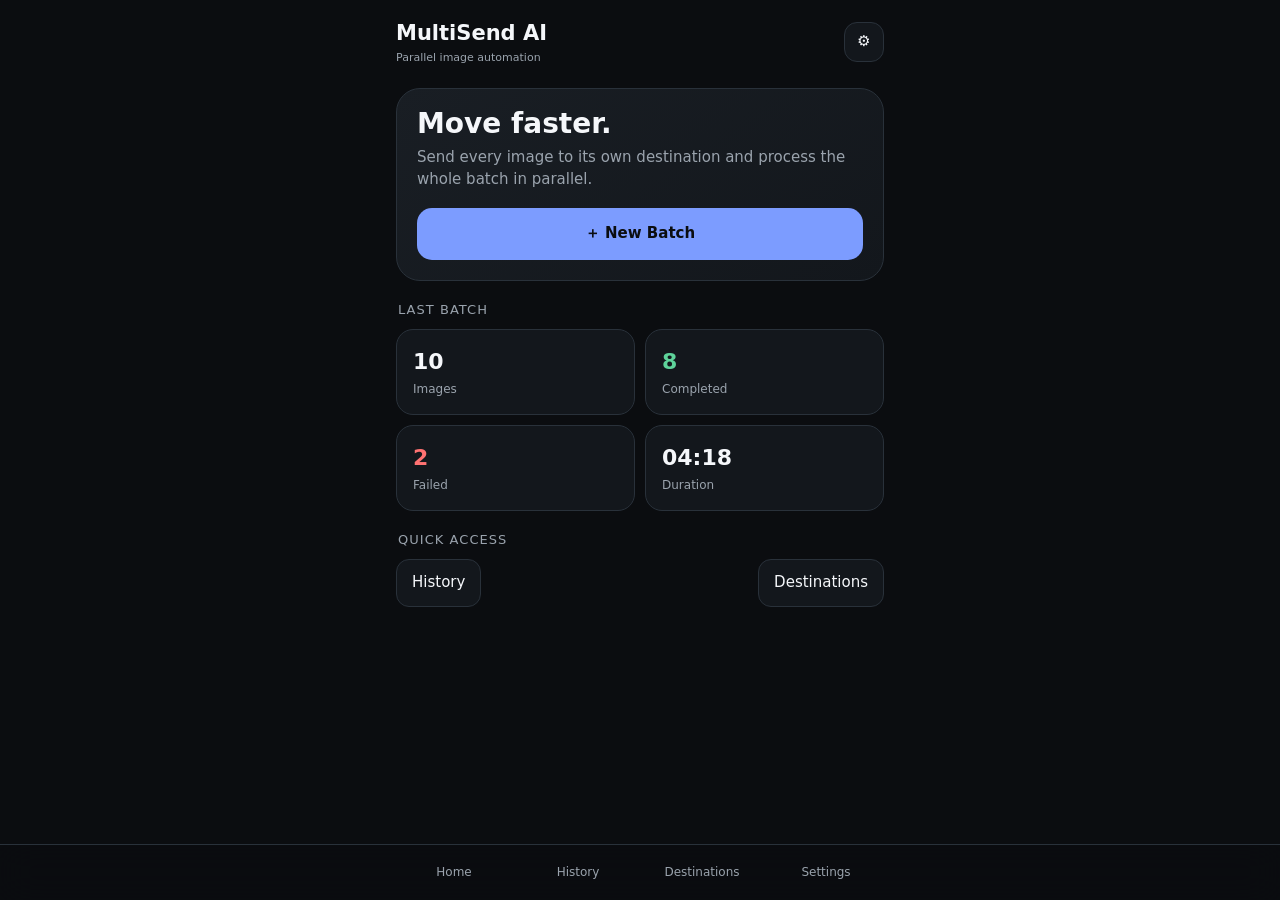
==== prototype/index.html @ 0945f6fd "Add interactive MultiSend AI parallel processing prototype" ====
<!doctype html>
<html lang="en">
<head>
<meta charset="utf-8">
<meta name="viewport" content="width=device-width,initial-scale=1,viewport-fit=cover">
<title>MultiSend AI — Interactive Prototype</title>
<style>
:root{--bg:#0b0d10;--panel:#13171c;--panel2:#191e24;--text:#f5f7fa;--muted:#9aa3ad;--line:#29313a;--accent:#7c9cff;--good:#5ed39a;--bad:#ff7272;--warn:#f2c86b}*{box-sizing:border-box}body{margin:0;background:var(--bg);color:var(--text);font:15px/1.45 Inter,system-ui,-apple-system,BlinkMacSystemFont,"Segoe UI",sans-serif}button,input,textarea{font:inherit}button{border:0;cursor:pointer;color:inherit}.app{max-width:520px;margin:auto;min-height:100vh;padding:18px 16px 90px}.top{display:flex;justify-content:space-between;align-items:center;margin-bottom:22px}.brand{font-weight:800;font-size:21px}.brand small{display:block;color:var(--muted);font-size:11px;font-weight:500;margin-top:2px}.icon{width:40px;height:40px;border:1px solid var(--line);background:var(--panel);border-radius:13px}.screen{display:none}.screen.active{display:block}.hero{padding:20px;border:1px solid var(--line);background:linear-gradient(145deg,var(--panel2),var(--panel));border-radius:24px;margin-bottom:14px}.hero h1{font-size:28px;line-height:1.05;margin:0 0 8px}.hero p{color:var(--muted);margin:0}.primary{width:100%;padding:15px 18px;background:var(--accent);border-radius:15px;font-weight:800;color:#0b0d10;margin-top:18px}.secondary{padding:12px 15px;background:var(--panel);border:1px solid var(--line);border-radius:13px}.section-title{font-size:13px;color:var(--muted);text-transform:uppercase;letter-spacing:.08em;margin:20px 2px 9px}.grid{display:grid;grid-template-columns:repeat(2,1fr);gap:10px}.stat{padding:16px;background:var(--panel);border:1px solid var(--line);border-radius:17px}.stat b{font-size:22px}.stat span{display:block;color:var(--muted);font-size:12px;margin-top:3px}.nav{position:fixed;bottom:0;left:0;right:0;background:rgba(11,13,16,.92);backdrop-filter:blur(18px);border-top:1px solid var(--line);padding:10px max(16px,calc((100% - 520px)/2 + 16px));display:flex;gap:8px;z-index:10}.nav button{flex:1;background:transparent;color:var(--muted);padding:9px 5px;border-radius:11px;font-size:12px}.nav button.active{background:var(--panel2);color:var(--text)}.step{display:flex;gap:10px;align-items:center;margin-bottom:9px}.step i{width:27px;height:27px;border-radius:50%;display:grid;place-items:center;background:var(--panel2);border:1px solid var(--line);font-style:normal;font-size:12px}.step.active i{background:var(--accent);color:#0b0d10;border-color:var(--accent)}.field{margin:10px 0}.field label{display:block;color:var(--muted);font-size:12px;margin-bottom:6px}.field textarea,.field input,.select{width:100%;background:var(--panel);border:1px solid var(--line);color:var(--text);border-radius:14px;padding:13px;outline:none}.field textarea{min-height:125px;resize:vertical}.thumbs{display:grid;grid-template-columns:repeat(3,1fr);gap:8px}.thumb{aspect-ratio:1;border-radius:14px;background:linear-gradient(135deg,#252d36,#11151a);border:1px solid var(--line);display:grid;place-items:center;position:relative;color:var(--muted)}.thumb em{position:absolute;top:6px;left:6px;background:#0009;border-radius:7px;padding:2px 6px;font-size:10px;color:#fff;font-style:normal}.row{display:flex;justify-content:space-between;gap:10px;align-items:center}.dest{padding:12px;background:var(--panel);border:1px solid var(--line);border-radius:15px;margin:8px 0}.dest small{color:var(--muted);display:block}.badge{font-size:11px;padding:4px 8px;border-radius:999px;background:var(--panel2);white-space:nowrap}.ok{color:var(--good)}.fail{color:var(--bad)}.processing{color:var(--accent)}.progress{height:6px;background:#252c34;border-radius:99px;overflow:hidden;margin:8px 0}.progress span{display:block;height:100%;background:var(--accent);border-radius:99px;transition:width .5s}.item{padding:13px;background:var(--panel);border:1px solid var(--line);border-radius:17px;margin:8px 0}.item .meta{display:flex;justify-content:space-between;align-items:center;gap:8px}.item p{margin:4px 0 0;color:var(--muted);font-size:12px}.controls{display:flex;gap:8px;margin-top:12px}.controls button{flex:1}.notice{padding:12px 14px;border:1px solid var(--line);background:var(--panel);border-radius:14px;color:var(--muted);margin:10px 0}.hidden{display:none!important}.modal{position:fixed;inset:0;background:#0009;display:none;align-items:end;z-index:20}.modal.open{display:flex}.sheet{width:100%;max-width:520px;margin:auto;background:var(--panel);border:1px solid var(--line);border-radius:24px 24px 0 0;padding:20px}.sheet h3{margin-top:0}.sheet .controls button{flex:auto}.pulse{animation:pulse 1.2s infinite}@keyframes pulse{50%{opacity:.45}}
</style>
</head>
<body>
<div class="app">
<header class="top"><div class="brand">MultiSend AI<small>Parallel image automation</small></div><button class="icon" onclick="show('settings')">⚙</button></header>

<section id="home" class="screen active">
<div class="hero"><h1>Move faster.</h1><p>Send every image to its own destination and process the whole batch in parallel.</p><button class="primary" onclick="show('images')">＋ New Batch</button></div>
<div class="section-title">Last batch</div><div class="grid"><div class="stat"><b>10</b><span>Images</span></div><div class="stat"><b class="ok">8</b><span>Completed</span></div><div class="stat"><b class="fail">2</b><span>Failed</span></div><div class="stat"><b>04:18</b><span>Duration</span></div></div>
<div class="section-title">Quick access</div><div class="row"><button class="secondary" onclick="show('history')">History</button><button class="secondary" onclick="show('destinations')">Destinations</button></div>
</section>

<section id="images" class="screen"><div class="step active"><i>1</i><b>Select images</b></div><div class="hero"><div class="row"><b id="imageCount">6 images selected</b><button class="secondary" onclick="addImages()">＋ Add</button></div><div class="thumbs" id="thumbs"></div></div><button class="primary" onclick="show('prompt')">Continue</button></section>

<section id="prompt" class="screen"><div class="step active"><i>2</i><b>Shared prompt</b></div><div class="field"><label>ONE PROMPT FOR THE WHOLE BATCH</label><textarea id="promptText">Create a polished, high-quality result from this image. Preserve the important details and produce a clean professional output.</textarea></div><div class="notice">This exact prompt will be sent independently to every destination.</div><button class="primary" onclick="show('destinations')">Continue</button></section>

<section id="destinations" class="screen"><div class="step active"><i>3</i><b>Configure destinations</b></div><div class="notice"><b>1 image → 1 destination</b><br>Each destination runs independently. Maximum 20.</div><div id="destList"></div><button class="secondary" onclick="addDestination()">＋ Add destination</button><button class="primary" onclick="show('preview')">Review batch</button></section>

<section id="preview" class="screen"><div class="step active"><i>4</i><b>Review batch</b></div><div class="hero"><div class="grid"><div class="stat"><b>6</b><span>Images</span></div><div class="stat"><b>6</b><span>Destinations</span></div><div class="stat"><b>1</b><span>Shared prompt</span></div><div class="stat"><b>6×</b><span>Parallel</span></div></div></div><div id="previewList"></div><button class="primary" onclick="startBatch()">Start Batch</button></section>

<section id="processing" class="screen"><div class="row"><div><div class="section-title" style="margin-top:0">Live batch</div><h2 style="margin:0">Parallel Processing</h2></div><span class="badge processing pulse" id="liveBadge">Running</span></div><div class="grid" style="margin-top:14px"><div class="stat"><b id="total">6</b><span>Total</span></div><div class="stat"><b class="processing" id="processingCount">6</b><span>Processing</span></div><div class="stat"><b class="ok" id="doneCount">0</b><span>Completed</span></div><div class="stat"><b class="fail" id="failedCount">0</b><span>Failed</span></div></div><div class="section-title">Overall progress</div><div class="progress"><span id="overall" style="width:0%"></span></div><div id="items"></div><div class="controls"><button class="secondary" onclick="togglePause()" id="pauseBtn">Pause</button><button class="secondary" onclick="confirmStop()">Stop</button></div></section>

<section id="results" class="screen"><div class="hero"><h1 id="resultTitle">Batch complete</h1><p id="resultSub">Results are independent. Failed items can be retried.</p></div><div id="resultList"></div><button class="primary" onclick="show('history')">Back to History</button></section>

<section id="history" class="screen"><h2>History</h2><div class="item"><div class="meta"><b>Today · 6 images</b><span class="badge ok">8 completed</span></div><p>Parallel batch · 04:18 · 2 failed</p></div><div class="item"><div class="meta"><b>Yesterday · 12 images</b><span class="badge ok">12 completed</span></div><p>Parallel batch · 07:41</p></div></section>
<section id="settings" class="screen"><h2>Settings</h2><div class="dest"><b>Processing preferences</b><small>Parallel execution · Independent failures</small></div><div class="dest"><b>Notifications</b><small>Batch completion and failure alerts</small></div><div class="dest"><b>Storage</b><small>Save generated results locally</small></div><div class="dest"><b>About</b><small>MultiSend AI · Prototype</small></div></section>
</div>
<nav class="nav"><button data-screen="home" onclick="show('home')">Home</button><button data-screen="history" onclick="show('history')">History</button><button data-screen="destinations" onclick="show('destinations')">Destinations</button><button data-screen="settings" onclick="show('settings')">Settings</button></nav>
<div class="modal" id="modal"><div class="sheet"><h3 id="modalTitle">Stop batch?</h3><p id="modalText">Active operations will be stopped.</p><div class="controls"><button class="secondary" onclick="closeModal()">Cancel</button><button class="primary" style="margin:0" onclick="stopBatch()">Stop</button></div></div></div>
<script>
let destinations=['ChatGPT Account 01','ChatGPT Account 02','ChatGPT Account 03','ChatGPT Account 04','ChatGPT Account 05','ChatGPT Account 06'];let paused=false;let timer=null;let jobs=[];let imgs=6;
function show(id){document.querySelectorAll('.screen').forEach(x=>x.classList.remove('active'));document.getElementById(id).classList.add('active');document.querySelectorAll('.nav button').forEach(b=>b.classList.toggle('active',b.dataset.screen===id));if(id==='images')renderImages();if(id==='destinations')renderDest();if(id==='preview')renderPreview();if(id==='results')renderResults()}
function renderImages(){let t=document.getElementById('thumbs');t.innerHTML='';for(let i=1;i<=imgs;i++)t.innerHTML+=`<div class="thumb"><em>${String(i).padStart(2,'0')}</em>Image</div>`;document.getElementById('imageCount').textContent=imgs+' images selected'}
function addImages(){if(imgs<10){imgs++;destinations.push('ChatGPT Account '+String(imgs).padStart(2,'0'));renderImages()}else alert('Prototype limit reached: 10 images')}
function renderDest(){let d=document.getElementById('destList');d.innerHTML=destinations.slice(0,imgs).map((x,i)=>`<div class="dest"><div class="row"><b>${String(i+1).padStart(2,'0')} · Image ${String(i+1).padStart(2,'0')}</b><span class="badge ok">Ready</span></div><small>${x}</small></div>`).join('')}
function addDestination(){if(destinations.length<20){destinations.push('New Destination '+String(destinations.length+1).padStart(2,'0'));renderDest()}}
function renderPreview(){document.getElementById('previewList').innerHTML=destinations.slice(0,imgs).map((x,i)=>`<div class="item"><div class="meta"><b>${String(i+1).padStart(2,'0')} · Image ${String(i+1).padStart(2,'0')}</b><span class="badge">→ ${x}</span></div></div>`).join('')}
function startBatch(){jobs=Array.from({length:imgs},(_,i)=>({i,state:'processing',progress:Math.floor(Math.random()*20)}));show('processing');renderJobs();clearInterval(timer);timer=setInterval(tick,650)}
function tick(){if(paused)return;let active=jobs.filter(j=>j.state==='processing');if(!active.length){clearInterval(timer);document.getElementById('liveBadge').textContent='Complete';setTimeout(()=>show('results'),500);return}active.forEach(j=>{j.progress+=Math.floor(Math.random()*15)+6;if(j.progress>=100){j.progress=100;j.state=Math.random()<.18?'failed':'completed'}});renderJobs()}
function renderJobs(){let p=jobs.filter(j=>j.state==='processing').length,d=jobs.filter(j=>j.state==='completed').length,f=jobs.filter(j=>j.state==='failed').length;document.getElementById('processingCount').textContent=p;document.getElementById('doneCount').textContent=d;document.getElementById('failedCount').textContent=f;document.getElementById('overall').style.width=((d+f)/jobs.length*100)+'%';document.getElementById('items').innerHTML=jobs.map(j=>`<div class="item"><div class="meta"><b>Image ${String(j.i+1).padStart(2,'0')}</b><span class="badge ${j.state==='completed'?'ok':j.state==='failed'?'fail':'processing'}">${j.state}</span></div><p>${destinations[j.i]||'Destination'}</p><div class="progress"><span style="width:${j.progress}%"></span></div>${j.state==='failed'?'<div class="controls"><button class="secondary" onclick="retry('+j.i+')">Retry</button><button class="secondary" onclick="skip('+j.i+')">Skip</button></div>':''}</div>`).join('')}
function retry(i){jobs[i].state='processing';jobs[i].progress=5;document.getElementById('liveBadge').textContent='Running';clearInterval(timer);timer=setInterval(tick,650);show('processing');renderJobs()}
function skip(i){jobs[i].state='skipped';renderJobs()}
function togglePause(){paused=!paused;document.getElementById('pauseBtn').textContent=paused?'Resume':'Pause';document.getElementById('liveBadge').textContent=paused?'Paused':'Running'}
function confirmStop(){document.getElementById('modal').classList.add('open')};function closeModal(){document.getElementById('modal').classList.remove('open')};function stopBatch(){clearInterval(timer);closeModal();jobs.forEach(j=>{if(j.state==='processing')j.state='skipped'});renderJobs();setTimeout(()=>show('results'),300)}
function renderResults(){let d=jobs.filter(j=>j.state==='completed').length,f=jobs.filter(j=>j.state==='failed').length,s=jobs.filter(j=>j.state==='skipped').length;document.getElementById('resultTitle').textContent=`${d} Completed`;document.getElementById('resultSub').textContent=`${f} Failed · ${s} Skipped · Each item was processed independently.`;document.getElementById('resultList').innerHTML=jobs.map(j=>`<div class="item"><div class="meta"><b>Image ${String(j.i+1).padStart(2,'0')}</b><span class="badge ${j.state==='completed'?'ok':j.state==='failed'?'fail':''}">${j.state}</span></div><p>${destinations[j.i]||'Destination'}</p>${j.state==='completed'?'<div class="controls"><button class="secondary">Open result</button><button class="secondary">Save</button><button class="secondary">Share</button></div>':j.state==='failed'?'<div class="controls"><button class="secondary" onclick="retry('+j.i+')">Retry</button><button class="secondary">Change destination</button></div>':''}</div>`).join('')}
renderImages();renderDest();
</script>
</body></html>
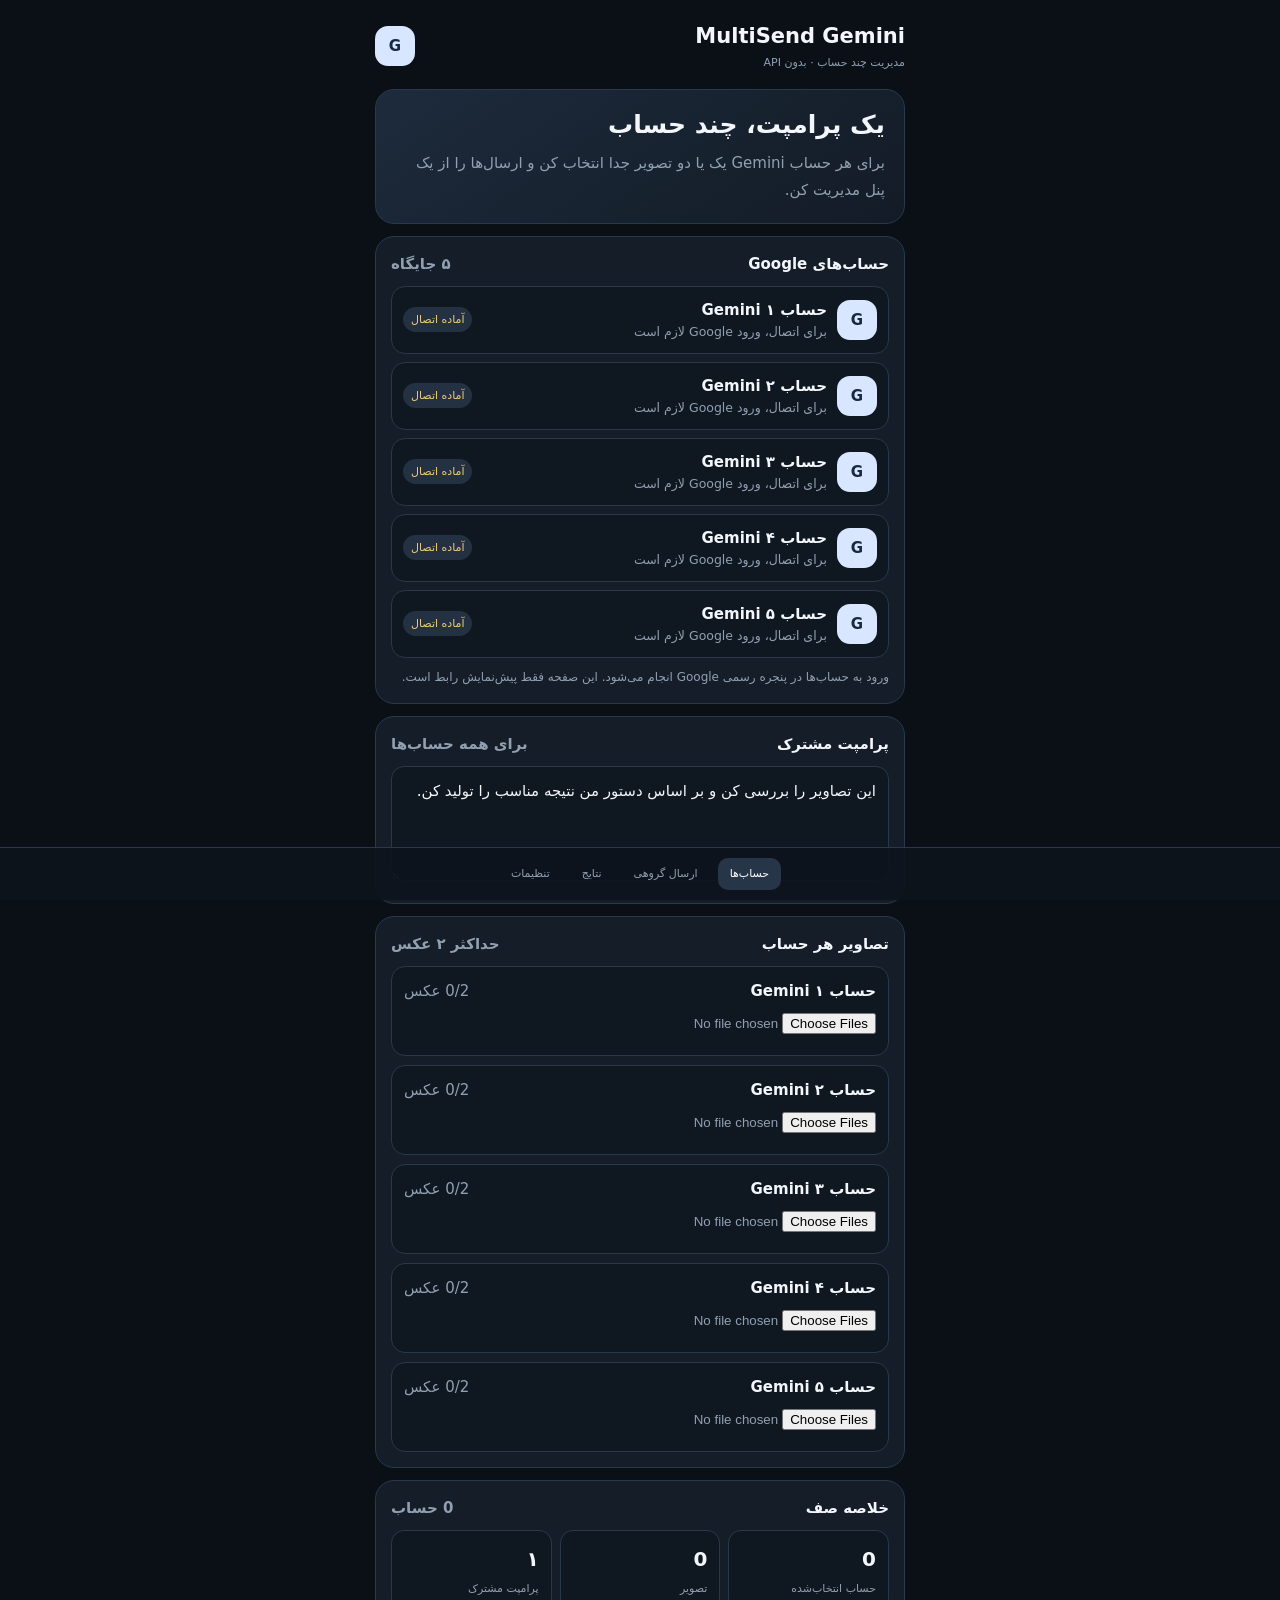
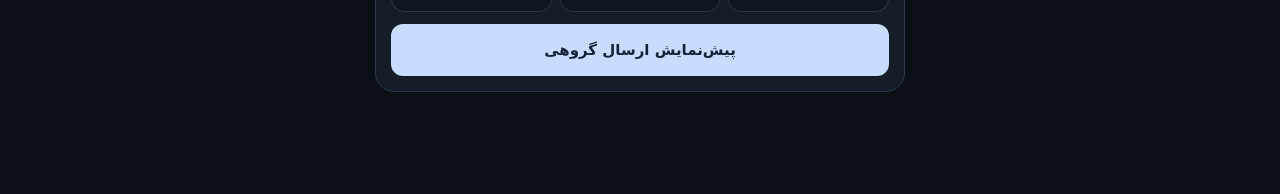
==== commit a70acf34: "docs: align project prototype with Gemini account manager" ====
--- a/prototype/index.html
+++ b/prototype/index.html
@@ -1,56 +1,32 @@
 <!doctype html>
-<html lang="en">
+<html lang="fa" dir="rtl">
 <head>
 <meta charset="utf-8">
 <meta name="viewport" content="width=device-width,initial-scale=1,viewport-fit=cover">
-<title>MultiSend AI — Interactive Prototype</title>
+<title>MultiSend Gemini — UI Preview</title>
 <style>
-:root{--bg:#0b0d10;--panel:#13171c;--panel2:#191e24;--text:#f5f7fa;--muted:#9aa3ad;--line:#29313a;--accent:#7c9cff;--good:#5ed39a;--bad:#ff7272;--warn:#f2c86b}*{box-sizing:border-box}body{margin:0;background:var(--bg);color:var(--text);font:15px/1.45 Inter,system-ui,-apple-system,BlinkMacSystemFont,"Segoe UI",sans-serif}button,input,textarea{font:inherit}button{border:0;cursor:pointer;color:inherit}.app{max-width:520px;margin:auto;min-height:100vh;padding:18px 16px 90px}.top{display:flex;justify-content:space-between;align-items:center;margin-bottom:22px}.brand{font-weight:800;font-size:21px}.brand small{display:block;color:var(--muted);font-size:11px;font-weight:500;margin-top:2px}.icon{width:40px;height:40px;border:1px solid var(--line);background:var(--panel);border-radius:13px}.screen{display:none}.screen.active{display:block}.hero{padding:20px;border:1px solid var(--line);background:linear-gradient(145deg,var(--panel2),var(--panel));border-radius:24px;margin-bottom:14px}.hero h1{font-size:28px;line-height:1.05;margin:0 0 8px}.hero p{color:var(--muted);margin:0}.primary{width:100%;padding:15px 18px;background:var(--accent);border-radius:15px;font-weight:800;color:#0b0d10;margin-top:18px}.secondary{padding:12px 15px;background:var(--panel);border:1px solid var(--line);border-radius:13px}.section-title{font-size:13px;color:var(--muted);text-transform:uppercase;letter-spacing:.08em;margin:20px 2px 9px}.grid{display:grid;grid-template-columns:repeat(2,1fr);gap:10px}.stat{padding:16px;background:var(--panel);border:1px solid var(--line);border-radius:17px}.stat b{font-size:22px}.stat span{display:block;color:var(--muted);font-size:12px;margin-top:3px}.nav{position:fixed;bottom:0;left:0;right:0;background:rgba(11,13,16,.92);backdrop-filter:blur(18px);border-top:1px solid var(--line);padding:10px max(16px,calc((100% - 520px)/2 + 16px));display:flex;gap:8px;z-index:10}.nav button{flex:1;background:transparent;color:var(--muted);padding:9px 5px;border-radius:11px;font-size:12px}.nav button.active{background:var(--panel2);color:var(--text)}.step{display:flex;gap:10px;align-items:center;margin-bottom:9px}.step i{width:27px;height:27px;border-radius:50%;display:grid;place-items:center;background:var(--panel2);border:1px solid var(--line);font-style:normal;font-size:12px}.step.active i{background:var(--accent);color:#0b0d10;border-color:var(--accent)}.field{margin:10px 0}.field label{display:block;color:var(--muted);font-size:12px;margin-bottom:6px}.field textarea,.field input,.select{width:100%;background:var(--panel);border:1px solid var(--line);color:var(--text);border-radius:14px;padding:13px;outline:none}.field textarea{min-height:125px;resize:vertical}.thumbs{display:grid;grid-template-columns:repeat(3,1fr);gap:8px}.thumb{aspect-ratio:1;border-radius:14px;background:linear-gradient(135deg,#252d36,#11151a);border:1px solid var(--line);display:grid;place-items:center;position:relative;color:var(--muted)}.thumb em{position:absolute;top:6px;left:6px;background:#0009;border-radius:7px;padding:2px 6px;font-size:10px;color:#fff;font-style:normal}.row{display:flex;justify-content:space-between;gap:10px;align-items:center}.dest{padding:12px;background:var(--panel);border:1px solid var(--line);border-radius:15px;margin:8px 0}.dest small{color:var(--muted);display:block}.badge{font-size:11px;padding:4px 8px;border-radius:999px;background:var(--panel2);white-space:nowrap}.ok{color:var(--good)}.fail{color:var(--bad)}.processing{color:var(--accent)}.progress{height:6px;background:#252c34;border-radius:99px;overflow:hidden;margin:8px 0}.progress span{display:block;height:100%;background:var(--accent);border-radius:99px;transition:width .5s}.item{padding:13px;background:var(--panel);border:1px solid var(--line);border-radius:17px;margin:8px 0}.item .meta{display:flex;justify-content:space-between;align-items:center;gap:8px}.item p{margin:4px 0 0;color:var(--muted);font-size:12px}.controls{display:flex;gap:8px;margin-top:12px}.controls button{flex:1}.notice{padding:12px 14px;border:1px solid var(--line);background:var(--panel);border-radius:14px;color:var(--muted);margin:10px 0}.hidden{display:none!important}.modal{position:fixed;inset:0;background:#0009;display:none;align-items:end;z-index:20}.modal.open{display:flex}.sheet{width:100%;max-width:520px;margin:auto;background:var(--panel);border:1px solid var(--line);border-radius:24px 24px 0 0;padding:20px}.sheet h3{margin-top:0}.sheet .controls button{flex:auto}.pulse{animation:pulse 1.2s infinite}@keyframes pulse{50%{opacity:.45}}
+:root{--bg:#0b1016;--panel:#141d28;--panel2:#0f1721;--line:#29394b;--text:#f3f6fb;--muted:#91a0b1;--accent:#c8dcff;--green:#80e0a6;--yellow:#f1c979}*{box-sizing:border-box}body{margin:0;background:var(--bg);color:var(--text);font:15px/1.6 system-ui,sans-serif}.app{max-width:560px;margin:auto;padding:20px 15px 90px}.top{display:flex;justify-content:space-between;align-items:center;margin-bottom:18px}.brand{font-weight:850;font-size:21px}.brand small{display:block;color:var(--muted);font-size:11px;font-weight:500}.mark,.g{width:40px;height:40px;display:grid;place-items:center;border-radius:13px;background:#d8e6ff;color:#17283f;font-weight:900}.card{background:var(--panel);border:1px solid var(--line);border-radius:19px;padding:15px;margin:12px 0}.hero{padding:19px;background:linear-gradient(145deg,#1d2b3c,#131b26)}h1{font-size:25px;line-height:1.3;margin:0 0 8px}p,.muted,small{color:var(--muted)}p{margin:0;line-height:1.8}.head{display:flex;justify-content:space-between;align-items:center;gap:8px;font-weight:800;margin-bottom:10px}.account{display:flex;align-items:center;gap:10px;padding:11px;background:var(--panel2);border:1px solid var(--line);border-radius:14px;margin-top:8px}.account .info{flex:1}.account small{display:block}.status{font-size:11px;padding:4px 8px;background:#233142;border-radius:20px;color:var(--yellow)}button{border:0;border-radius:12px;padding:11px 14px;font:inherit;font-weight:750;cursor:pointer}.soft{background:#263547;color:var(--text)}.primary{background:var(--accent);color:#142238;width:100%;margin-top:12px;padding:14px}.danger{background:#602b31;color:#ffe8e8}textarea{width:100%;min-height:115px;background:var(--panel2);border:1px solid var(--line);border-radius:13px;padding:12px;color:var(--text);font:inherit;resize:vertical}.assignment{padding:12px;background:var(--panel2);border:1px solid var(--line);border-radius:14px;margin-top:9px}.assignment-head{display:flex;justify-content:space-between;gap:8px}.assignment input{width:100%;margin-top:10px;color:var(--muted)}.previews{display:flex;gap:7px;flex-wrap:wrap;margin-top:8px}.previews img{width:70px;height:70px;object-fit:cover;border-radius:10px}.note{font-size:12px;line-height:1.8;color:var(--muted);margin-top:9px}.summary{display:grid;grid-template-columns:repeat(3,1fr);gap:8px}.stat{background:var(--panel2);border:1px solid var(--line);border-radius:13px;padding:12px}.stat b{font-size:20px;display:block}.stat small{font-size:11px}.nav{position:fixed;bottom:0;left:0;right:0;background:#0d141dec;border-top:1px solid var(--line);display:flex;justify-content:center;gap:8px;padding:10px}.nav span{font-size:11px;color:var(--muted);padding:7px 12px}.nav span.active{background:#263547;border-radius:10px;color:white}.toast{display:none;padding:12px;background:#24364b;border:1px solid #49627f;border-radius:12px;margin-top:10px;font-size:13px}.toast.show{display:block}
 </style>
 </head>
 <body>
-<div class="app">
-<header class="top"><div class="brand">MultiSend AI<small>Parallel image automation</small></div><button class="icon" onclick="show('settings')">⚙</button></header>
-
-<section id="home" class="screen active">
-<div class="hero"><h1>Move faster.</h1><p>Send every image to its own destination and process the whole batch in parallel.</p><button class="primary" onclick="show('images')">＋ New Batch</button></div>
-<div class="section-title">Last batch</div><div class="grid"><div class="stat"><b>10</b><span>Images</span></div><div class="stat"><b class="ok">8</b><span>Completed</span></div><div class="stat"><b class="fail">2</b><span>Failed</span></div><div class="stat"><b>04:18</b><span>Duration</span></div></div>
-<div class="section-title">Quick access</div><div class="row"><button class="secondary" onclick="show('history')">History</button><button class="secondary" onclick="show('destinations')">Destinations</button></div>
-</section>
-
-<section id="images" class="screen"><div class="step active"><i>1</i><b>Select images</b></div><div class="hero"><div class="row"><b id="imageCount">6 images selected</b><button class="secondary" onclick="addImages()">＋ Add</button></div><div class="thumbs" id="thumbs"></div></div><button class="primary" onclick="show('prompt')">Continue</button></section>
-
-<section id="prompt" class="screen"><div class="step active"><i>2</i><b>Shared prompt</b></div><div class="field"><label>ONE PROMPT FOR THE WHOLE BATCH</label><textarea id="promptText">Create a polished, high-quality result from this image. Preserve the important details and produce a clean professional output.</textarea></div><div class="notice">This exact prompt will be sent independently to every destination.</div><button class="primary" onclick="show('destinations')">Continue</button></section>
-
-<section id="destinations" class="screen"><div class="step active"><i>3</i><b>Configure destinations</b></div><div class="notice"><b>1 image → 1 destination</b><br>Each destination runs independently. Maximum 20.</div><div id="destList"></div><button class="secondary" onclick="addDestination()">＋ Add destination</button><button class="primary" onclick="show('preview')">Review batch</button></section>
-
-<section id="preview" class="screen"><div class="step active"><i>4</i><b>Review batch</b></div><div class="hero"><div class="grid"><div class="stat"><b>6</b><span>Images</span></div><div class="stat"><b>6</b><span>Destinations</span></div><div class="stat"><b>1</b><span>Shared prompt</span></div><div class="stat"><b>6×</b><span>Parallel</span></div></div></div><div id="previewList"></div><button class="primary" onclick="startBatch()">Start Batch</button></section>
-
-<section id="processing" class="screen"><div class="row"><div><div class="section-title" style="margin-top:0">Live batch</div><h2 style="margin:0">Parallel Processing</h2></div><span class="badge processing pulse" id="liveBadge">Running</span></div><div class="grid" style="margin-top:14px"><div class="stat"><b id="total">6</b><span>Total</span></div><div class="stat"><b class="processing" id="processingCount">6</b><span>Processing</span></div><div class="stat"><b class="ok" id="doneCount">0</b><span>Completed</span></div><div class="stat"><b class="fail" id="failedCount">0</b><span>Failed</span></div></div><div class="section-title">Overall progress</div><div class="progress"><span id="overall" style="width:0%"></span></div><div id="items"></div><div class="controls"><button class="secondary" onclick="togglePause()" id="pauseBtn">Pause</button><button class="secondary" onclick="confirmStop()">Stop</button></div></section>
-
-<section id="results" class="screen"><div class="hero"><h1 id="resultTitle">Batch complete</h1><p id="resultSub">Results are independent. Failed items can be retried.</p></div><div id="resultList"></div><button class="primary" onclick="show('history')">Back to History</button></section>
-
-<section id="history" class="screen"><h2>History</h2><div class="item"><div class="meta"><b>Today · 6 images</b><span class="badge ok">8 completed</span></div><p>Parallel batch · 04:18 · 2 failed</p></div><div class="item"><div class="meta"><b>Yesterday · 12 images</b><span class="badge ok">12 completed</span></div><p>Parallel batch · 07:41</p></div></section>
-<section id="settings" class="screen"><h2>Settings</h2><div class="dest"><b>Processing preferences</b><small>Parallel execution · Independent failures</small></div><div class="dest"><b>Notifications</b><small>Batch completion and failure alerts</small></div><div class="dest"><b>Storage</b><small>Save generated results locally</small></div><div class="dest"><b>About</b><small>MultiSend AI · Prototype</small></div></section>
-</div>
-<nav class="nav"><button data-screen="home" onclick="show('home')">Home</button><button data-screen="history" onclick="show('history')">History</button><button data-screen="destinations" onclick="show('destinations')">Destinations</button><button data-screen="settings" onclick="show('settings')">Settings</button></nav>
-<div class="modal" id="modal"><div class="sheet"><h3 id="modalTitle">Stop batch?</h3><p id="modalText">Active operations will be stopped.</p><div class="controls"><button class="secondary" onclick="closeModal()">Cancel</button><button class="primary" style="margin:0" onclick="stopBatch()">Stop</button></div></div></div>
+<main class="app">
+<header class="top"><div class="brand">MultiSend Gemini<small>مدیریت چند حساب · بدون API</small></div><div class="mark">G</div></header>
+<section class="card hero"><h1>یک پرامپت، چند حساب</h1><p>برای هر حساب Gemini یک یا دو تصویر جدا انتخاب کن و ارسال‌ها را از یک پنل مدیریت کن.</p></section>
+<section class="card"><div class="head"><span>حساب‌های Google</span><span class="muted">۵ جایگاه</span></div><div id="accounts"></div><p class="note">ورود به حساب‌ها در پنجره رسمی Google انجام می‌شود. این صفحه فقط پیش‌نمایش رابط است.</p></section>
+<section class="card"><div class="head"><span>پرامپت مشترک</span><span class="muted">برای همه حساب‌ها</span></div><textarea id="prompt">این تصاویر را بررسی کن و بر اساس دستور من نتیجه مناسب را تولید کن.</textarea></section>
+<section class="card"><div class="head"><span>تصاویر هر حساب</span><span class="muted">حداکثر ۲ عکس</span></div><div id="assignments"></div></section>
+<section class="card"><div class="head"><span>خلاصه صف</span><span id="count" class="muted">۰ حساب</span></div><div class="summary"><div class="stat"><b id="accountN">۰</b><small>حساب انتخاب‌شده</small></div><div class="stat"><b id="imageN">۰</b><small>تصویر</small></div><div class="stat"><b>۱</b><small>پرامپت مشترک</small></div></div><button class="primary" id="start">پیش‌نمایش ارسال گروهی</button><div class="toast" id="toast">این یک پیش‌نمایش نمایشی است؛ ارسال واقعی در نسخه Browser Manager انجام می‌شود.</div></section>
+</main>
+<nav class="nav"><span class="active">حساب‌ها</span><span>ارسال گروهی</span><span>نتایج</span><span>تنظیمات</span></nav>
 <script>
-let destinations=['ChatGPT Account 01','ChatGPT Account 02','ChatGPT Account 03','ChatGPT Account 04','ChatGPT Account 05','ChatGPT Account 06'];let paused=false;let timer=null;let jobs=[];let imgs=6;
-function show(id){document.querySelectorAll('.screen').forEach(x=>x.classList.remove('active'));document.getElementById(id).classList.add('active');document.querySelectorAll('.nav button').forEach(b=>b.classList.toggle('active',b.dataset.screen===id));if(id==='images')renderImages();if(id==='destinations')renderDest();if(id==='preview')renderPreview();if(id==='results')renderResults()}
-function renderImages(){let t=document.getElementById('thumbs');t.innerHTML='';for(let i=1;i<=imgs;i++)t.innerHTML+=`<div class="thumb"><em>${String(i).padStart(2,'0')}</em>Image</div>`;document.getElementById('imageCount').textContent=imgs+' images selected'}
-function addImages(){if(imgs<10){imgs++;destinations.push('ChatGPT Account '+String(imgs).padStart(2,'0'));renderImages()}else alert('Prototype limit reached: 10 images')}
-function renderDest(){let d=document.getElementById('destList');d.innerHTML=destinations.slice(0,imgs).map((x,i)=>`<div class="dest"><div class="row"><b>${String(i+1).padStart(2,'0')} · Image ${String(i+1).padStart(2,'0')}</b><span class="badge ok">Ready</span></div><small>${x}</small></div>`).join('')}
-function addDestination(){if(destinations.length<20){destinations.push('New Destination '+String(destinations.length+1).padStart(2,'0'));renderDest()}}
-function renderPreview(){document.getElementById('previewList').innerHTML=destinations.slice(0,imgs).map((x,i)=>`<div class="item"><div class="meta"><b>${String(i+1).padStart(2,'0')} · Image ${String(i+1).padStart(2,'0')}</b><span class="badge">→ ${x}</span></div></div>`).join('')}
-function startBatch(){jobs=Array.from({length:imgs},(_,i)=>({i,state:'processing',progress:Math.floor(Math.random()*20)}));show('processing');renderJobs();clearInterval(timer);timer=setInterval(tick,650)}
-function tick(){if(paused)return;let active=jobs.filter(j=>j.state==='processing');if(!active.length){clearInterval(timer);document.getElementById('liveBadge').textContent='Complete';setTimeout(()=>show('results'),500);return}active.forEach(j=>{j.progress+=Math.floor(Math.random()*15)+6;if(j.progress>=100){j.progress=100;j.state=Math.random()<.18?'failed':'completed'}});renderJobs()}
-function renderJobs(){let p=jobs.filter(j=>j.state==='processing').length,d=jobs.filter(j=>j.state==='completed').length,f=jobs.filter(j=>j.state==='failed').length;document.getElementById('processingCount').textContent=p;document.getElementById('doneCount').textContent=d;document.getElementById('failedCount').textContent=f;document.getElementById('overall').style.width=((d+f)/jobs.length*100)+'%';document.getElementById('items').innerHTML=jobs.map(j=>`<div class="item"><div class="meta"><b>Image ${String(j.i+1).padStart(2,'0')}</b><span class="badge ${j.state==='completed'?'ok':j.state==='failed'?'fail':'processing'}">${j.state}</span></div><p>${destinations[j.i]||'Destination'}</p><div class="progress"><span style="width:${j.progress}%"></span></div>${j.state==='failed'?'<div class="controls"><button class="secondary" onclick="retry('+j.i+')">Retry</button><button class="secondary" onclick="skip('+j.i+')">Skip</button></div>':''}</div>`).join('')}
-function retry(i){jobs[i].state='processing';jobs[i].progress=5;document.getElementById('liveBadge').textContent='Running';clearInterval(timer);timer=setInterval(tick,650);show('processing');renderJobs()}
-function skip(i){jobs[i].state='skipped';renderJobs()}
-function togglePause(){paused=!paused;document.getElementById('pauseBtn').textContent=paused?'Resume':'Pause';document.getElementById('liveBadge').textContent=paused?'Paused':'Running'}
-function confirmStop(){document.getElementById('modal').classList.add('open')};function closeModal(){document.getElementById('modal').classList.remove('open')};function stopBatch(){clearInterval(timer);closeModal();jobs.forEach(j=>{if(j.state==='processing')j.state='skipped'});renderJobs();setTimeout(()=>show('results'),300)}
-function renderResults(){let d=jobs.filter(j=>j.state==='completed').length,f=jobs.filter(j=>j.state==='failed').length,s=jobs.filter(j=>j.state==='skipped').length;document.getElementById('resultTitle').textContent=`${d} Completed`;document.getElementById('resultSub').textContent=`${f} Failed · ${s} Skipped · Each item was processed independently.`;document.getElementById('resultList').innerHTML=jobs.map(j=>`<div class="item"><div class="meta"><b>Image ${String(j.i+1).padStart(2,'0')}</b><span class="badge ${j.state==='completed'?'ok':j.state==='failed'?'fail':''}">${j.state}</span></div><p>${destinations[j.i]||'Destination'}</p>${j.state==='completed'?'<div class="controls"><button class="secondary">Open result</button><button class="secondary">Save</button><button class="secondary">Share</button></div>':j.state==='failed'?'<div class="controls"><button class="secondary" onclick="retry('+j.i+')">Retry</button><button class="secondary">Change destination</button></div>':''}</div>`).join('')}
-renderImages();renderDest();
+const names=['حساب Gemini ۱','حساب Gemini ۲','حساب Gemini ۳','حساب Gemini ۴','حساب Gemini ۵'];
+const chosen={};
+const accountRoot=document.querySelector('#accounts'),assignRoot=document.querySelector('#assignments');
+accountRoot.innerHTML=names.map((name,i)=>'<div class="account"><div class="g">G</div><div class="info"><b>'+name+'</b><small>برای اتصال، ورود Google لازم است</small></div><span class="status">آماده اتصال</span></div>').join('');
+function render(){assignRoot.innerHTML=names.map((name,i)=>{const files=chosen[i]||[];return '<div class="assignment"><div class="assignment-head"><b>'+name+'</b><span class="muted">'+files.length+'/2 عکس</span></div><input type="file" accept="image/*" multiple data-id="'+i+'"><div class="previews">'+files.map(f=>'<img src="'+URL.createObjectURL(f)+'">').join('')+'</div></div>';}).join('');assignRoot.querySelectorAll('input').forEach(input=>input.addEventListener('change',()=>{chosen[input.dataset.id]=[...input.files].slice(0,2);render();update();}));update();}
+function update(){let a=Object.values(chosen).filter(x=>x.length).length;let n=Object.values(chosen).reduce((s,x)=>s+x.length,0);document.querySelector('#count').textContent=a+' حساب';document.querySelector('#accountN').textContent=a;document.querySelector('#imageN').textContent=n;}
+document.querySelector('#start').addEventListener('click',()=>{if(!document.querySelector('#prompt').value.trim())return alert('پرامپت را بنویس.');if(!Object.values(chosen).some(x=>x.length))return alert('برای حداقل یک حساب عکس انتخاب کن.');document.querySelector('#toast').classList.add('show');});
+render();
 </script>
-</body></html>+</body>
+</html>
